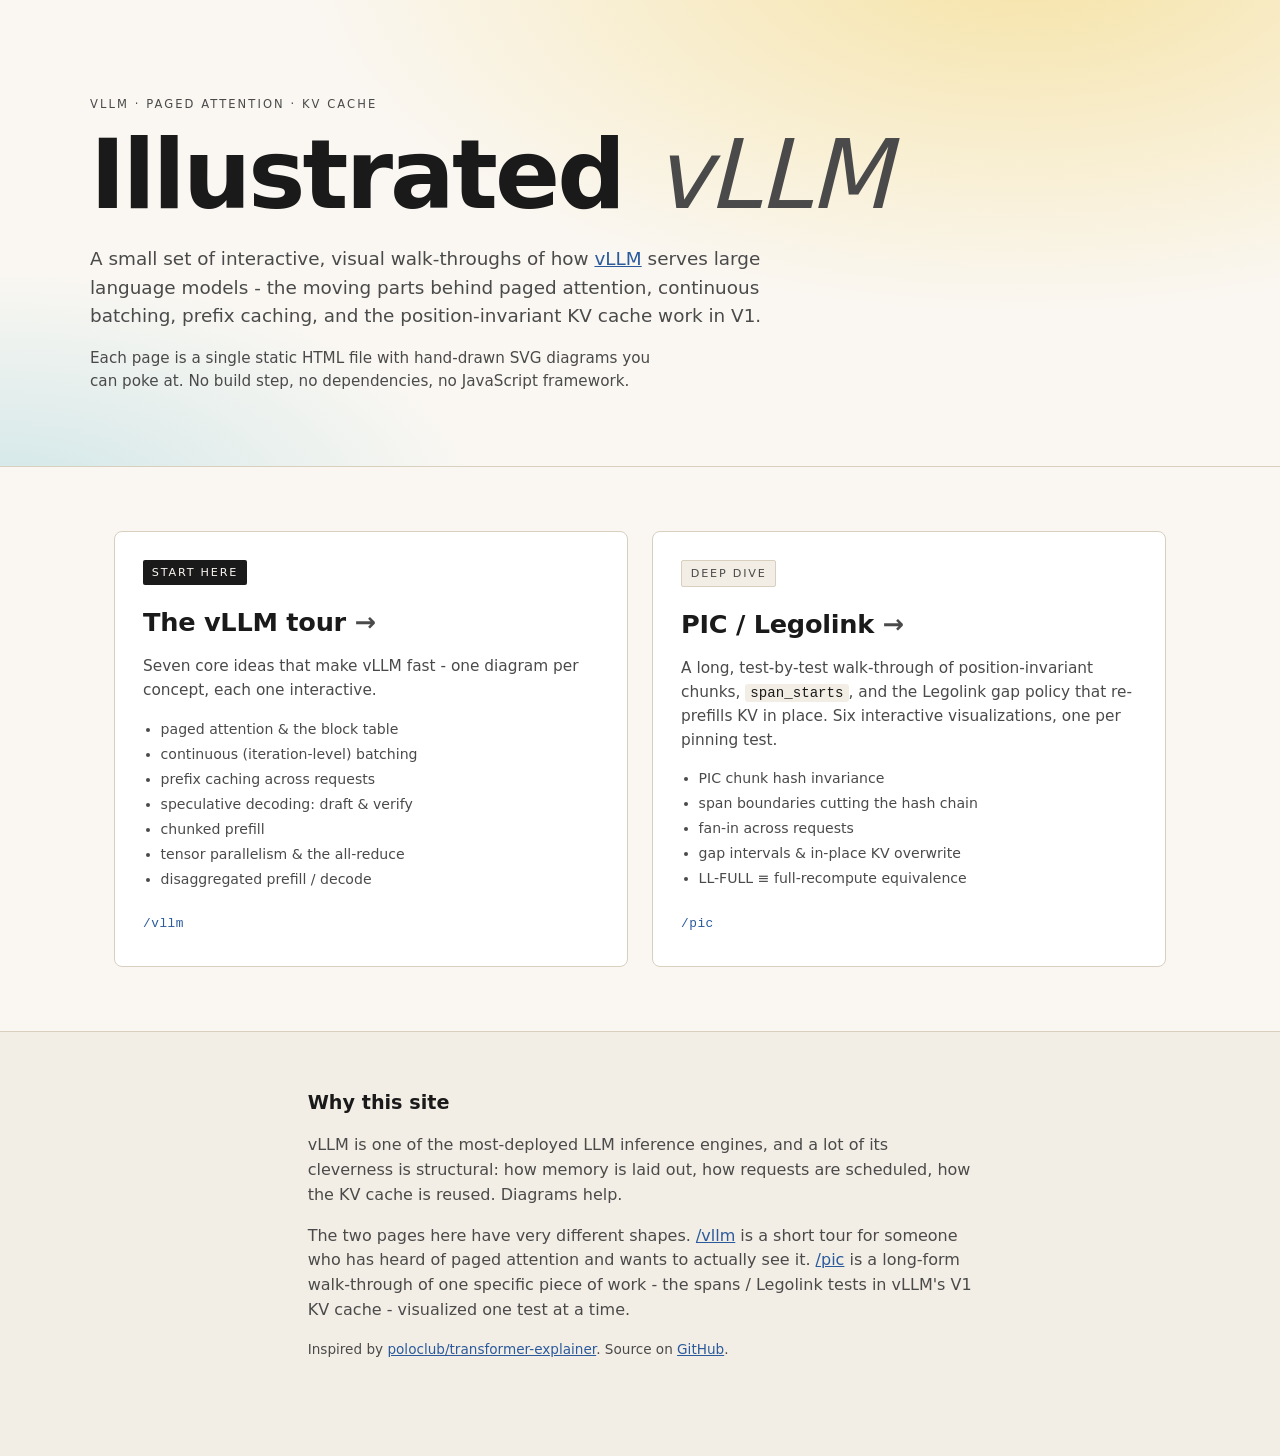
==== index.html @ 34d010e9 "Initial commit: illustrated vLLM site - landing page at / introduces the project and links to /pic a" ====
<!DOCTYPE html>
<html lang="en">
<head>
<meta charset="UTF-8" />
<meta name="viewport" content="width=device-width, initial-scale=1.0" />
<title>Illustrated vLLM - interactive walk-throughs of how vLLM serves LLMs</title>
<meta name="description" content="Interactive, visual explainers for vLLM internals - paged attention, continuous batching, prefix caching, speculative decoding, and the spans / Legolink KV-cache work." />
<link rel="stylesheet" href="assets/home.css" />
</head>
<body>

<header class="hero">
  <div class="hero-inner">
    <p class="eyebrow">vllm · paged attention · kv cache</p>
    <h1>Illustrated <span class="thin">vLLM</span></h1>
    <p class="lede">
      A small set of interactive, visual walk-throughs of how
      <a href="https://github.com/vllm-project/vllm" target="_blank" rel="noopener">vLLM</a>
      serves large language models - the moving parts behind paged attention,
      continuous batching, prefix caching, and the position-invariant KV cache
      work in V1.
    </p>
    <p class="lede small">
      Each page is a single static HTML file with hand-drawn SVG diagrams you
      can poke at. No build step, no dependencies, no JavaScript framework.
    </p>
  </div>
</header>

<main class="cards">
  <a class="card" href="vllm/">
    <span class="ribbon">start here</span>
    <h2>The vLLM tour <span class="arrow">→</span></h2>
    <p class="card-lede">
      Seven core ideas that make vLLM fast - one diagram per concept, each
      one interactive.
    </p>
    <ul class="card-bullets">
      <li>paged attention &amp; the block table</li>
      <li>continuous (iteration-level) batching</li>
      <li>prefix caching across requests</li>
      <li>speculative decoding: draft &amp; verify</li>
      <li>chunked prefill</li>
      <li>tensor parallelism &amp; the all-reduce</li>
      <li>disaggregated prefill / decode</li>
    </ul>
    <span class="card-link mono">/vllm</span>
  </a>

  <a class="card" href="pic/">
    <span class="ribbon ribbon-soft">deep dive</span>
    <h2>PIC / Legolink <span class="arrow">→</span></h2>
    <p class="card-lede">
      A long, test-by-test walk-through of position-invariant chunks,
      <code>span_starts</code>, and the Legolink gap policy that re-prefills
      KV in place. Six interactive visualizations, one per pinning test.
    </p>
    <ul class="card-bullets">
      <li>PIC chunk hash invariance</li>
      <li>span boundaries cutting the hash chain</li>
      <li>fan-in across requests</li>
      <li>gap intervals &amp; in-place KV overwrite</li>
      <li>LL-FULL ≡ full-recompute equivalence</li>
    </ul>
    <span class="card-link mono">/pic</span>
  </a>
</main>

<section class="meta">
  <div class="meta-inner">
    <h3>Why this site</h3>
    <p>
      vLLM is one of the most-deployed LLM inference engines, and a lot of its
      cleverness is structural: how memory is laid out, how requests are
      scheduled, how the KV cache is reused. Diagrams help.
    </p>
    <p>
      The two pages here have very different shapes. <a href="vllm/">/vllm</a>
      is a short tour for someone who has heard of paged attention and wants
      to actually see it. <a href="pic/">/pic</a> is a long-form walk-through
      of one specific piece of work - the spans / Legolink tests in vLLM's V1
      KV cache - visualized one test at a time.
    </p>
    <p class="footnote">
      Inspired by
      <a href="https://poloclub.github.io/transformer-explainer/" target="_blank" rel="noopener">poloclub/transformer-explainer</a>.
      Source on
      <a href="https://github.com/almogtavor/illustrated-vllm" target="_blank" rel="noopener">GitHub</a>.
    </p>
  </div>
</section>

</body>
</html>
---- assets/home.css ----
/* =========================================================
   Shared palette + base for the landing page.
   Same warm off-white feel as the /pic and /vllm pages.
   ========================================================= */
:root {
  --bg: #faf7f2;
  --bg-soft: #f3eee5;
  --ink: #1a1a1a;
  --ink-soft: #4a4a4a;
  --rule: #d8cfbf;

  --accent: #f6c453;
  --accent-stroke: #b08218;
  --accent-blue: #b8d8e8;
  --accent-blue-stroke: #5b8aa3;

  --link: #2a5a9c;
  --recomp: #ef6f4a;
}

* { box-sizing: border-box; }

html, body {
  margin: 0;
  padding: 0;
  background: var(--bg);
  color: var(--ink);
  font-family: "Inter", "Helvetica Neue", system-ui, sans-serif;
  font-size: 16px;
  line-height: 1.55;
  -webkit-font-smoothing: antialiased;
}

a { color: var(--link); }

code, .mono {
  font-family: "JetBrains Mono", "SF Mono", Menlo, Consolas, monospace;
  font-size: 0.92em;
}

/* =========================================================
   Hero
   ========================================================= */
.hero {
  border-bottom: 1px solid var(--rule);
  padding: 6rem 1.5rem 3.5rem;
  background:
    radial-gradient(1200px 600px at 80% -10%, #f6e3a6 0%, transparent 60%),
    radial-gradient(800px 400px at 0% 110%, #cfe6e8 0%, transparent 60%),
    var(--bg);
}

.hero-inner {
  max-width: 1100px;
  margin: 0 auto;
}

.eyebrow {
  letter-spacing: 0.18em;
  text-transform: uppercase;
  font-size: 0.72rem;
  color: var(--ink-soft);
  margin: 0 0 1rem;
}

h1 {
  font-size: clamp(3rem, 8vw, 6rem);
  line-height: 0.95;
  letter-spacing: -0.03em;
  margin: 0 0 1.5rem;
  font-weight: 800;
}

h1 .thin {
  font-weight: 200;
  font-style: italic;
  color: var(--ink-soft);
}

.lede {
  max-width: 60ch;
  font-size: 1.15rem;
  color: var(--ink-soft);
  margin: 0 0 1rem;
}

.lede.small {
  font-size: 0.95rem;
}

.lede em {
  font-style: italic;
  color: var(--ink);
}

/* =========================================================
   Cards
   ========================================================= */
.cards {
  max-width: 1100px;
  margin: 0 auto;
  padding: 4rem 1.5rem;
  display: grid;
  grid-template-columns: repeat(auto-fit, minmax(320px, 1fr));
  gap: 1.5rem;
}

.card {
  position: relative;
  display: flex;
  flex-direction: column;
  gap: 0.75rem;
  padding: 1.75rem 1.75rem 2rem;
  background: #fff;
  border: 1px solid var(--rule);
  border-radius: 8px;
  text-decoration: none;
  color: inherit;
  transition: transform 140ms ease, box-shadow 140ms ease, border-color 140ms ease;
}

.card:hover {
  transform: translateY(-3px);
  box-shadow: 0 14px 30px rgba(0, 0, 0, 0.07);
  border-color: var(--accent-stroke);
}

.card h2 {
  font-size: 1.6rem;
  letter-spacing: -0.01em;
  margin: 0.4rem 0 0;
  font-weight: 700;
}

.card .arrow {
  display: inline-block;
  transition: transform 140ms ease;
  color: var(--ink-soft);
}

.card:hover .arrow {
  transform: translateX(4px);
  color: var(--recomp);
}

.card-lede {
  margin: 0;
  color: var(--ink-soft);
  font-size: 0.96rem;
}

.card-lede code {
  background: var(--bg-soft);
  padding: 1px 5px;
  border-radius: 3px;
  color: var(--ink);
}

.card-bullets {
  margin: 0.25rem 0 0.5rem;
  padding-left: 1.1rem;
  font-size: 0.88rem;
  color: var(--ink-soft);
}

.card-bullets li {
  margin-bottom: 0.2rem;
}

.card-link {
  margin-top: auto;
  font-size: 0.8rem;
  color: var(--link);
  letter-spacing: 0.04em;
}

.ribbon {
  align-self: flex-start;
  font-size: 0.7rem;
  letter-spacing: 0.16em;
  text-transform: uppercase;
  background: var(--ink);
  color: var(--bg);
  padding: 0.25rem 0.55rem;
  border-radius: 2px;
}

.ribbon-soft {
  background: var(--bg-soft);
  color: var(--ink-soft);
  border: 1px solid var(--rule);
}

/* =========================================================
   Meta section
   ========================================================= */
.meta {
  border-top: 1px solid var(--rule);
  background: var(--bg-soft);
}

.meta-inner {
  max-width: 1100px;
  margin: 0 auto;
  padding: 3.5rem 1.5rem 5rem;
  max-width: 70ch;
}

.meta h3 {
  font-size: 1.2rem;
  margin: 0 0 1rem;
}

.meta p {
  color: var(--ink-soft);
  margin: 0 0 1rem;
}

.footnote {
  font-size: 0.85rem;
  color: var(--ink-soft);
}
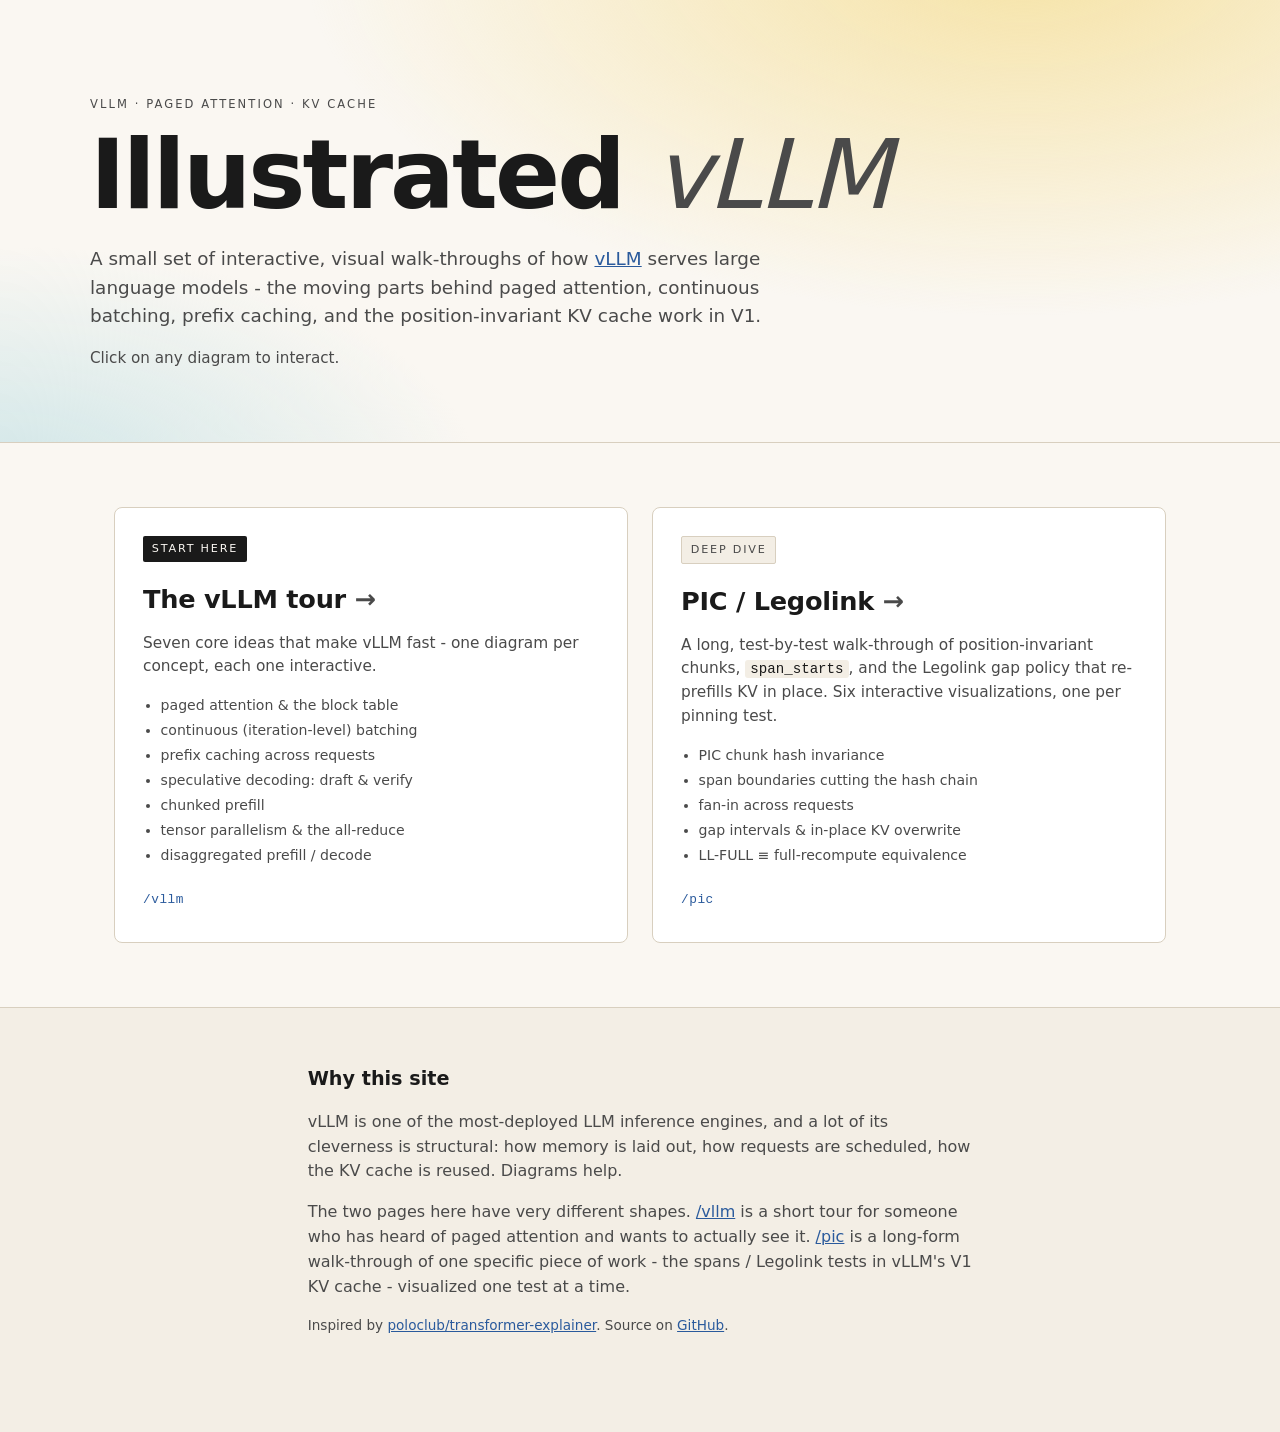
==== commit ef59c87e: "t4: widen PIC chunk to 2 blocks; trim copy to a single test pin - Bump NUM_BLOCKS to 7 (2 prefix + 2" ====
--- a/index.html
+++ b/index.html
@@ -21,8 +21,7 @@
       work in V1.
     </p>
     <p class="lede small">
-      Each page is a single static HTML file with hand-drawn SVG diagrams you
-      can poke at. No build step, no dependencies, no JavaScript framework.
+      Click on any diagram to interact.
     </p>
   </div>
 </header>
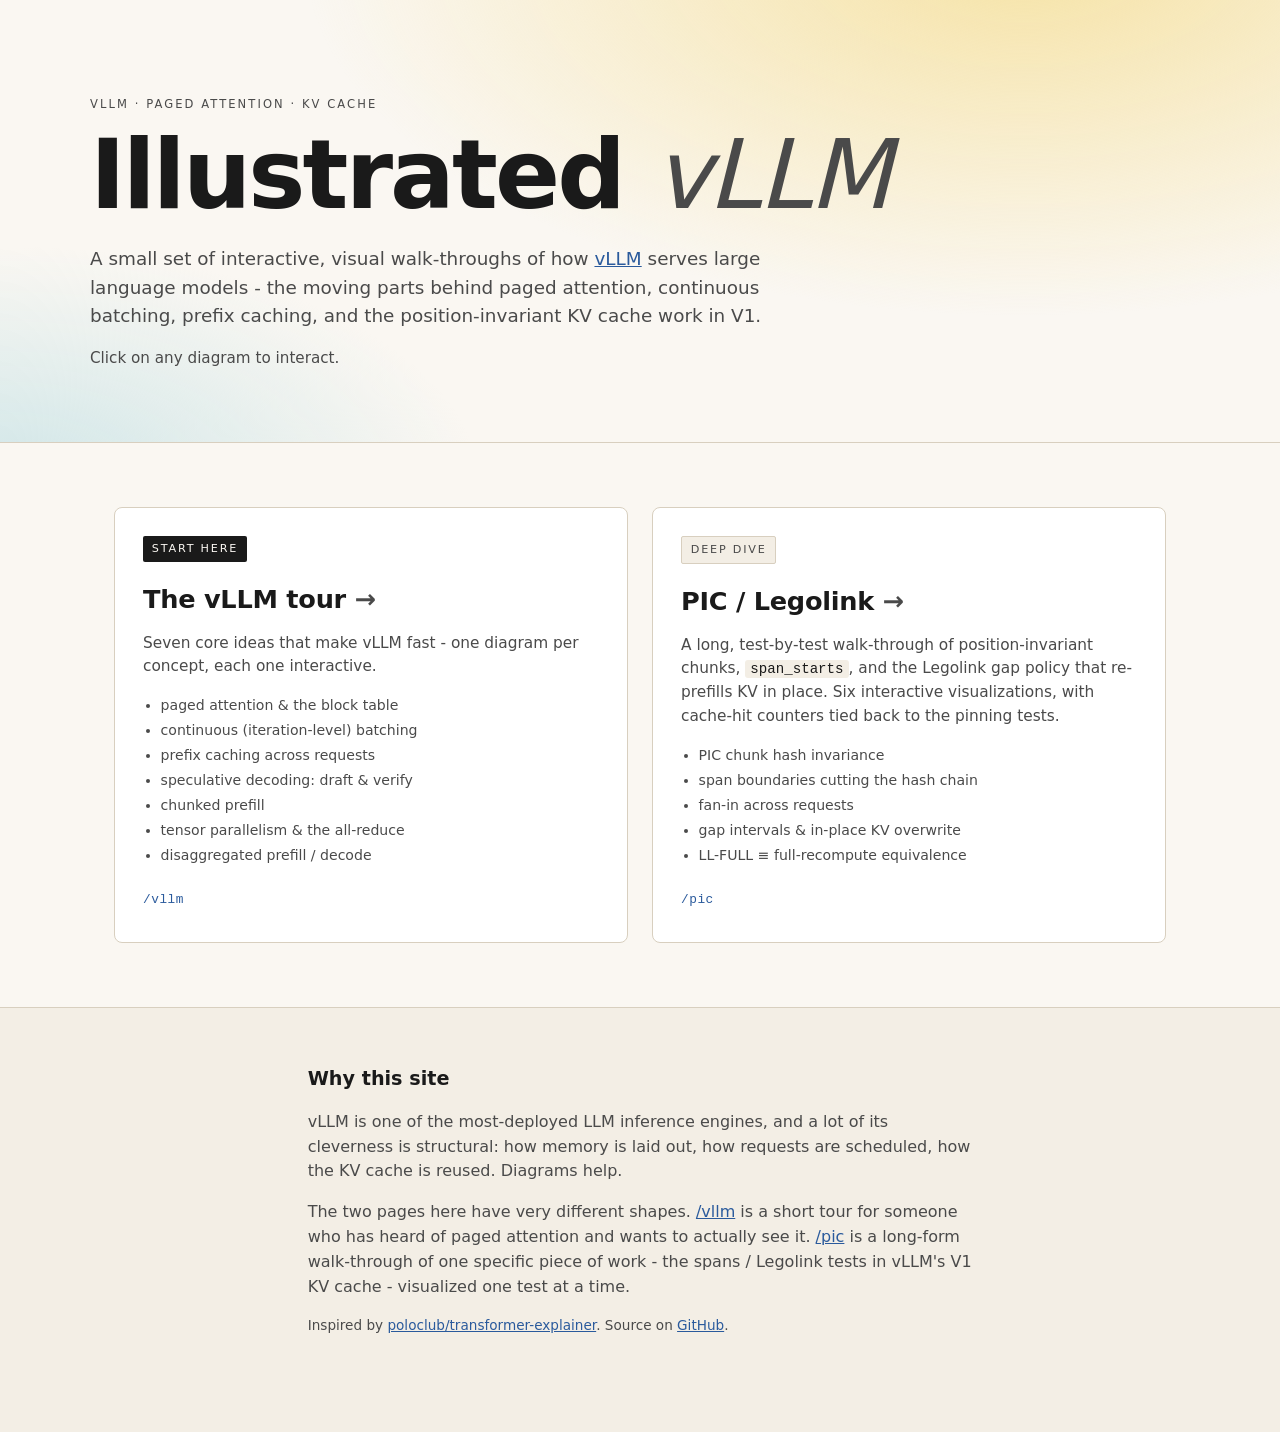
==== commit 1e5697b7: "refactor: update test 3 to demonstrate repeated PIC span reuse and gap recompute" ====
--- a/index.html
+++ b/index.html
@@ -52,7 +52,8 @@
     <p class="card-lede">
       A long, test-by-test walk-through of position-invariant chunks,
       <code>span_starts</code>, and the Legolink gap policy that re-prefills
-      KV in place. Six interactive visualizations, one per pinning test.
+      KV in place. Six interactive visualizations, with cache-hit counters
+      tied back to the pinning tests.
     </p>
     <ul class="card-bullets">
       <li>PIC chunk hash invariance</li>
